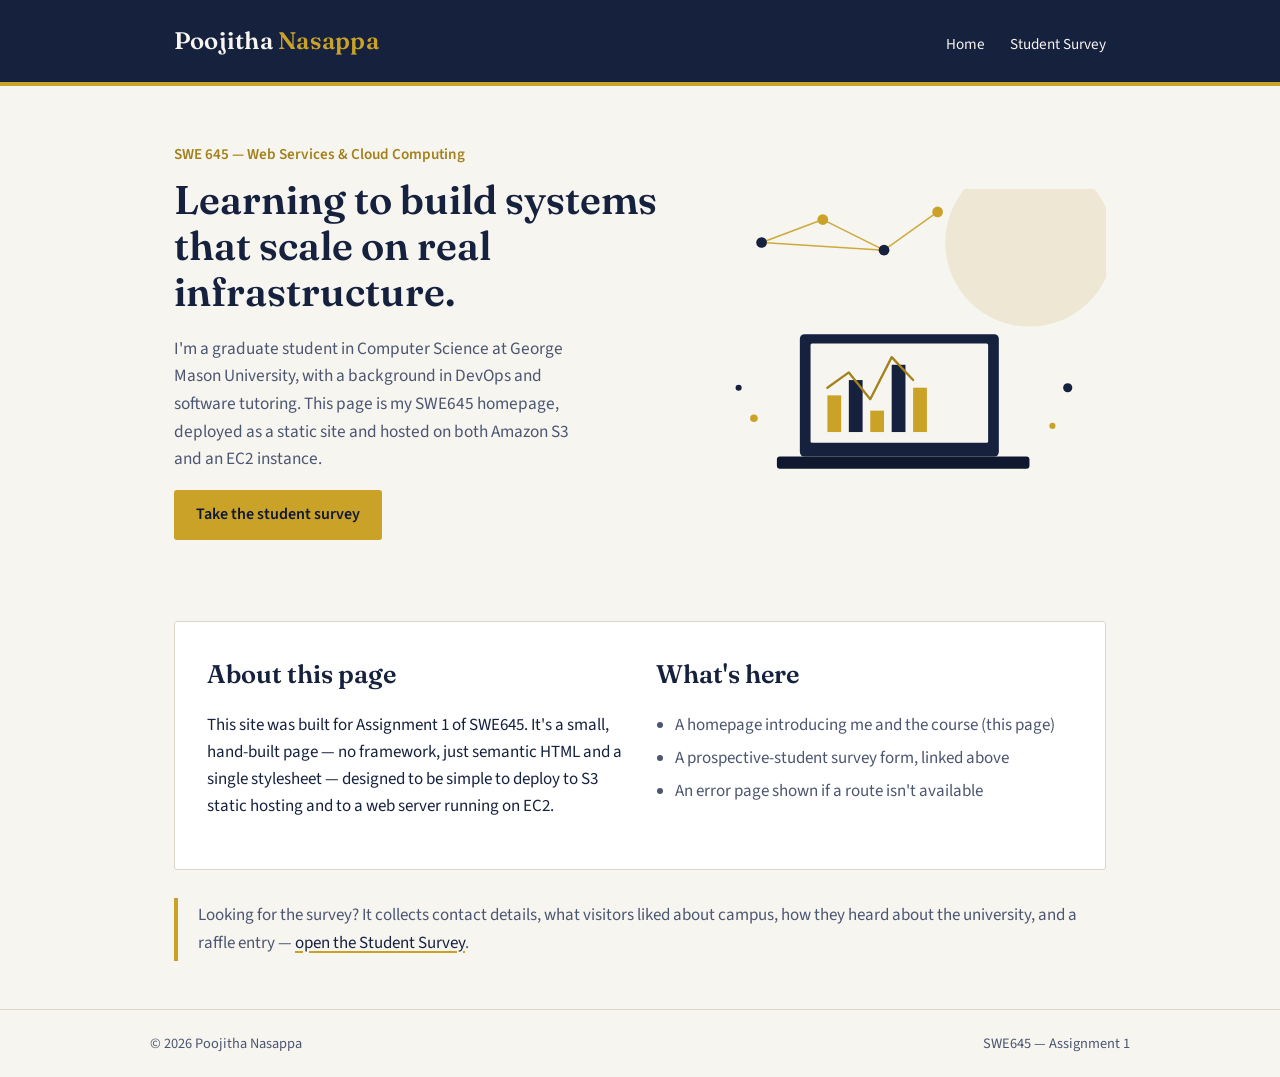
==== index.html @ d63bd1a9 "SWE645 HW2 - Dockerfile, K8s manifests, Jenkinsfile" ====
<!--
  index.html
  Class homepage for SWE645 Assignment 1 (Poojitha Nasappa).
  Introduces the student and links to the survey form built for Part 2.
-->
<!DOCTYPE html>
<html lang="en">
<head>
<meta charset="UTF-8">
<meta name="viewport" content="width=device-width, initial-scale=1.0">
<title>Poojitha Nasappa | SWE645</title>
<link rel="preconnect" href="https://fonts.googleapis.com">
<link href="https://fonts.googleapis.com/css2?family=Fraunces:wght@500;600;700&family=Source+Sans+3:wght@400;600&display=swap" rel="stylesheet">
<link rel="stylesheet" href="assets/style.css">
</head>
<body>

<header class="site-header">
  <div class="wrap">
    <p class="brand">Poojitha <span>Nasappa</span></p>
    <nav>
      <a href="index.html">Home</a>
      <a href="survey.html">Student Survey</a>
    </nav>
  </div>
</header>

<main>
  <section class="hero">
    <div>
      <p class="kicker">SWE 645 — Web Services &amp; Cloud Computing</p>
      <h1>Learning to build systems that scale on real infrastructure.</h1>
      <p class="lede">
        I'm a graduate student in Computer Science at George Mason
        University, with a background in DevOps and software tutoring. This
        page is my SWE645 homepage, deployed as a static site and hosted on
        both Amazon S3 and an EC2 instance.
      </p>
      <p>
        <a class="btn" href="survey.html">Take the student survey</a>
      </p>
    </div>
    <img class="art" src="assets/hero.svg" alt="Illustration of a laptop showing a bar chart, connected by lines to a small network of nodes">
  </section>

  <section class="card">
    <div class="about-grid">
      <div>
        <h2>About this page</h2>
        <p>
          This site was built for Assignment 1 of SWE645. It's a small,
          hand-built page — no framework, just semantic HTML and a single
          stylesheet — designed to be simple to deploy to S3 static hosting
          and to a web server running on EC2.
        </p>
      </div>
      <div>
        <h2>What's here</h2>
        <ul>
          <li>A homepage introducing me and the course (this page)</li>
          <li>A prospective-student survey form, linked above</li>
          <li>An error page shown if a route isn't available</li>
        </ul>
      </div>
    </div>
  </section>

  <p class="callout">
    Looking for the survey? It collects contact details, what visitors liked
    about campus, how they heard about the university, and a raffle entry —
    <a href="survey.html">open the Student Survey</a>.
  </p>
</main>

<footer>
  <div class="wrap">
    <span>&copy; 2026 Poojitha Nasappa</span>
    <span>SWE645 — Assignment 1</span>
  </div>
</footer>

</body>
</html>
---- assets/style.css ----
/*
  style.css
  Shared stylesheet for Ravi Chandra Polavarapu's SWE645 Assignment 1
  (homepage, survey form, and error page).
*/

:root {
  --navy: #16213e;
  --navy-deep: #101830;
  --paper: #f7f5f0;
  --paper-raised: #ffffff;
  --gold: #c9a227;
  --gold-deep: #a3811c;
  --ink: #16213e;
  --ink-soft: #4c5670;
  --line: #dcd7c9;
  --radius: 3px;
}

* { box-sizing: border-box; }

html { scroll-behavior: smooth; }

body {
  margin: 0;
  background: var(--paper);
  color: var(--ink);
  font-family: "Source Sans 3", "Segoe UI", Arial, sans-serif;
  font-size: 17px;
  line-height: 1.6;
}

h1, h2, h3, .brand {
  font-family: "Fraunces", "Georgia", serif;
  font-weight: 600;
  color: var(--navy);
  margin: 0 0 0.5em;
}

a {
  color: var(--navy);
  text-decoration-color: var(--gold);
  text-decoration-thickness: 2px;
  text-underline-offset: 3px;
}
a:hover { color: var(--gold-deep); }
a:focus-visible,
button:focus-visible,
input:focus-visible,
select:focus-visible,
textarea:focus-visible {
  outline: 3px solid var(--gold);
  outline-offset: 2px;
}

.site-header {
  background: var(--navy);
  border-bottom: 4px solid var(--gold);
}
.site-header .wrap {
  max-width: 980px;
  margin: 0 auto;
  padding: 22px 24px;
  display: flex;
  align-items: baseline;
  justify-content: space-between;
  flex-wrap: wrap;
  gap: 8px;
}
.brand {
  color: var(--paper);
  font-size: 1.5rem;
  margin: 0;
  letter-spacing: 0.01em;
}
.brand span { color: var(--gold); }
.site-header nav a {
  color: var(--paper);
  text-decoration: none;
  margin-left: 22px;
  font-size: 0.95rem;
  border-bottom: 2px solid transparent;
  padding-bottom: 2px;
}
.site-header nav a:hover { border-bottom-color: var(--gold); }

main { max-width: 980px; margin: 0 auto; padding: 0 24px; }

.hero {
  display: grid;
  grid-template-columns: 1.1fr 0.9fr;
  gap: 48px;
  align-items: center;
  padding: 56px 0 40px;
}
.hero h1 { font-size: 2.5rem; line-height: 1.15; }
.hero .kicker {
  color: var(--gold-deep);
  font-size: 0.95rem;
  margin: 0 0 10px;
  font-weight: 600;
}
.hero p.lede { color: var(--ink-soft); font-size: 1.08rem; max-width: 46ch; }
.hero .art { width: 100%; height: auto; }

.btn {
  display: inline-block;
  background: var(--gold);
  color: var(--navy-deep);
  border: none;
  padding: 12px 22px;
  border-radius: var(--radius);
  font-weight: 600;
  text-decoration: none;
  cursor: pointer;
  font-size: 1rem;
}
.btn:hover { background: var(--gold-deep); color: var(--paper); }
.btn.secondary {
  background: transparent;
  color: var(--navy);
  border: 2px solid var(--navy);
  padding: 10px 20px;
}
.btn.secondary:hover { background: var(--navy); color: var(--paper); }

section.card {
  background: var(--paper-raised);
  border: 1px solid var(--line);
  border-radius: var(--radius);
  padding: 32px;
  margin: 24px 0;
}

.about-grid {
  display: grid;
  grid-template-columns: 1fr 1fr;
  gap: 32px;
}
.about-grid ul { padding-left: 1.1em; color: var(--ink-soft); }
.about-grid li { margin-bottom: 6px; }

.callout {
  border-left: 4px solid var(--gold);
  padding: 4px 0 4px 20px;
  margin: 28px 0;
  color: var(--ink-soft);
}

footer {
  border-top: 1px solid var(--line);
  margin-top: 48px;
  padding: 22px 24px;
  color: var(--ink-soft);
  font-size: 0.9rem;
}
footer .wrap { max-width: 980px; margin: 0 auto; display: flex; justify-content: space-between; flex-wrap: wrap; gap: 8px; }

@media (max-width: 720px) {
  .hero { grid-template-columns: 1fr; padding-top: 36px; }
  .about-grid { grid-template-columns: 1fr; }
  .site-header .wrap { flex-direction: column; align-items: flex-start; }
  .site-header nav a { margin-left: 0; margin-right: 18px; }
}

/* ---- Survey form ---- */
.form-page h1 { margin-bottom: 6px; }
.form-intro { color: var(--ink-soft); max-width: 60ch; margin-bottom: 28px; }

fieldset {
  border: 1px solid var(--line);
  border-radius: var(--radius);
  padding: 22px 24px 26px;
  margin: 0 0 22px;
}
legend {
  font-family: "Fraunces", Georgia, serif;
  font-weight: 600;
  color: var(--navy);
  padding: 0 8px;
  font-size: 1.05rem;
}

.field-row {
  display: grid;
  grid-template-columns: 1fr 1fr;
  gap: 18px;
}
.field {
  margin-bottom: 16px;
  display: flex;
  flex-direction: column;
}
.field label {
  font-size: 0.92rem;
  color: var(--ink-soft);
  margin-bottom: 5px;
}
.field label .req { color: var(--gold-deep); }

input[type="text"],
input[type="tel"],
input[type="email"],
input[type="date"],
select,
textarea {
  font: inherit;
  padding: 10px 12px;
  border: 1px solid var(--line);
  border-radius: var(--radius);
  background: var(--paper-raised);
  color: var(--ink);
}
input:invalid:not(:placeholder-shown) { border-color: #b3453b; }

textarea { resize: vertical; min-height: 110px; }

.choice-grid {
  display: grid;
  grid-template-columns: repeat(3, auto);
  gap: 10px 24px;
}
.choice-grid label,
.radio-row label {
  display: flex;
  align-items: center;
  gap: 8px;
  color: var(--ink);
  font-size: 0.98rem;
}
.radio-row { display: flex; flex-wrap: wrap; gap: 10px 28px; }

.help {
  font-size: 0.85rem;
  color: var(--ink-soft);
  margin-top: 4px;
}

.form-actions {
  display: flex;
  gap: 14px;
  margin-top: 8px;
}

/* ---- Error page ---- */
.error-page main {
  min-height: 60vh;
  display: flex;
  flex-direction: column;
  justify-content: center;
  align-items: flex-start;
}
.error-code {
  font-family: "Fraunces", Georgia, serif;
  font-size: 5rem;
  color: var(--gold);
  margin: 0;
  line-height: 1;
}
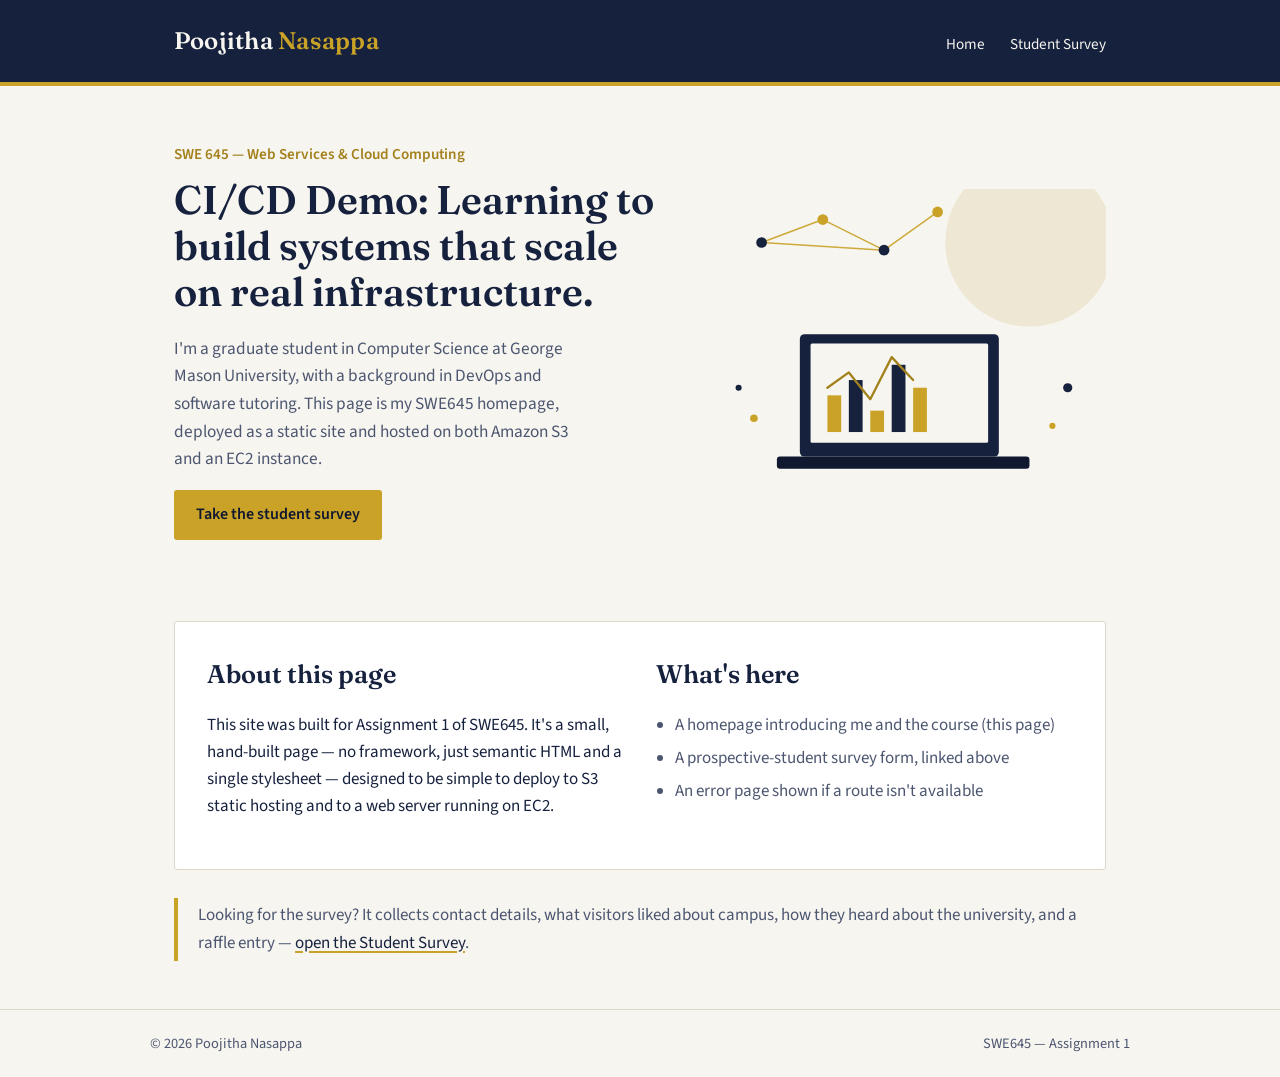
==== commit 2ba46cd0: "Update homepage headline to test CI/CD pipeline" ====
--- a/index.html
+++ b/index.html
@@ -29,7 +29,7 @@
   <section class="hero">
     <div>
       <p class="kicker">SWE 645 — Web Services &amp; Cloud Computing</p>
-      <h1>Learning to build systems that scale on real infrastructure.</h1>
+      <h1>CI/CD Demo: Learning to build systems that scale on real infrastructure.</h1>
       <p class="lede">
         I'm a graduate student in Computer Science at George Mason
         University, with a background in DevOps and software tutoring. This
